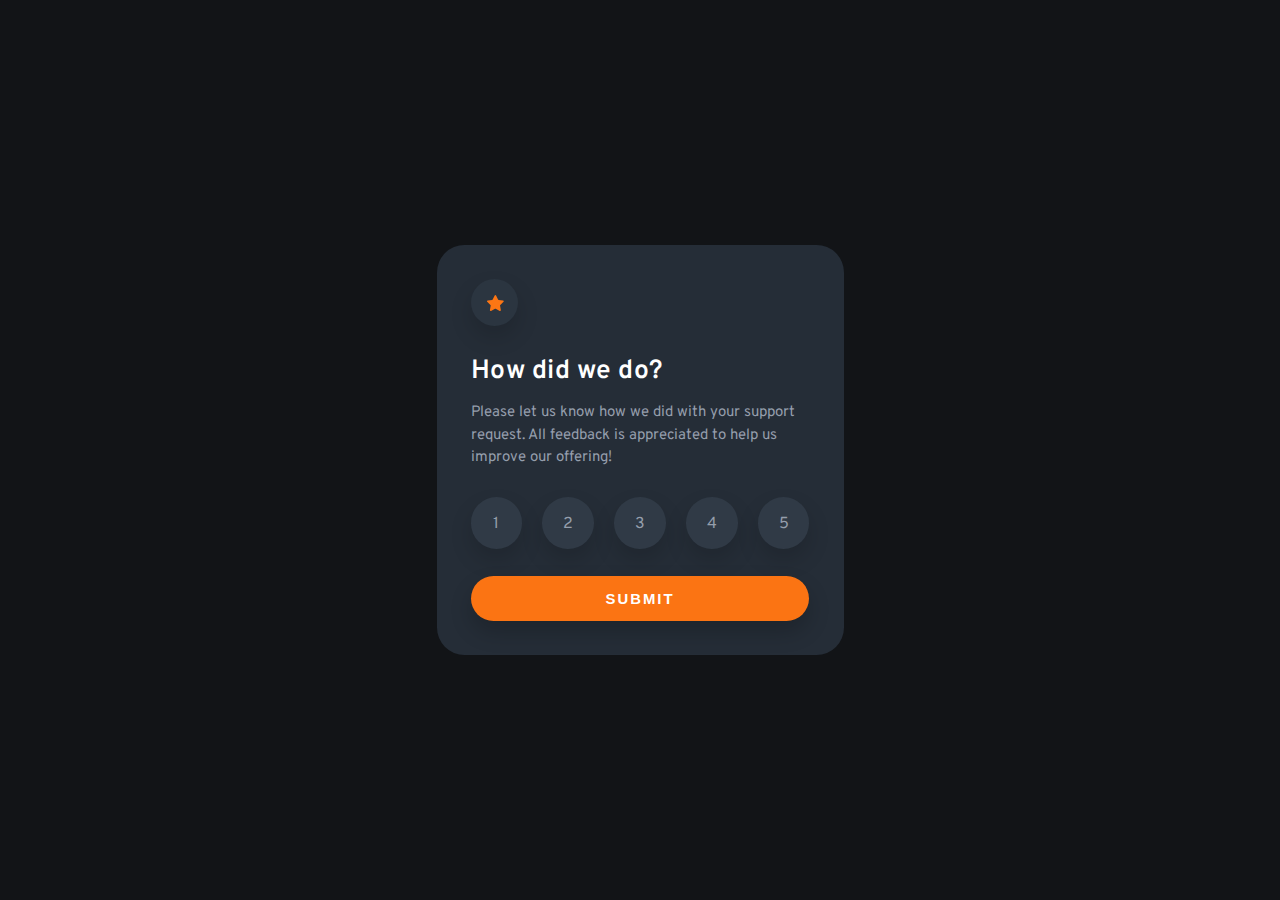
==== 01-interactive-rating/01-interactive-rating.html @ fd2fb318 "Initial commit" ====
<!DOCTYPE html>
<html lang="en">
  <head>
    <meta charset="UTF-8" />
    <meta name="viewport" content="width=device-width, initial-scale=1.0" />

    <link
      rel="icon"
      type="image/png"
      sizes="32x32"
      href="img/favicon-32x32.png"
    />

    <link rel="preconnect" href="https://fonts.googleapis.com" />
    <link rel="preconnect" href="https://fonts.gstatic.com" crossorigin />
    <link
      href="https://fonts.googleapis.com/css2?family=Overpass:wght@400;600&display=swap"
      rel="stylesheet"
    />

    <link rel="stylesheet" href="01-interactive-rating.css" />
    <script defer src="01-interactive-rating.js"></script>

    <title>Interactive Rating Component</title>
  </head>
  <body>
    <div class="rating-component">
      <!-- Rating state -->
      <div class="rating-state">
        <div class="rating-icon">
          <img class="rating-icon-inner" src="img/icon-star.svg" alt="" />
        </div>
        <h2 class="rating-heading">How did we do?</h2>
        <p class="rating-description">
          Please let us know how we did with your support request. All feedback
          is appreciated to help us improve our offering!
        </p>
        <div class="rating-numbers">
          <div class="rating-number not-selected-number" data-number="1">1</div>
          <div class="rating-number not-selected-number" data-number="2">2</div>
          <div class="rating-number not-selected-number" data-number="3">3</div>
          <div class="rating-number not-selected-number" data-number="4">4</div>
          <div class="rating-number not-selected-number" data-number="5">5</div>
        </div>
        <p class="rating-error hidden">Please choose your rating</p>
        <button class="rating-btn-submit">Submit</button>
      </div>

      <!-- Thank you state -->
      <div class="thank-you-state centered hidden">
        <img class="rating-img" src="img/illustration-thank-you.svg" alt="" />
        <p class="rating-text-selected">
          You selected <span class="selected-rating">0</span> out of 5
        </p>
        <h2 class="rating-heading">Thank you!</h2>
        <p class="rating-description">
          We appreciate you taking the time to give a rating. If you ever need
          more support, don’t hesitate to get in touch!
        </p>
      </div>
    </div>
  </body>
</html>
---- 01-interactive-rating/01-interactive-rating.css ----
* {
  padding: 0;
  margin: 0;
  box-sizing: border-box;
}

html {
  font-size: 62.5%;
}

.hidden {
  display: none;
}

.centered {
  text-align: center;
}

body {
  font-family: 'Overpass', sans-serif;
  font-size: 1.45rem;
  font-weight: 400;
  line-height: 1;
  color: hsl(217, 12%, 63%);
  background-color: hsl(216, 12%, 8%);
  min-height: 100vh;
  padding: 0 2rem;

  display: flex;
  align-items: center;
  justify-content: center;
}

.rating-component {
  max-width: 33rem;
  min-height: 36rem;
  background-color: hsl(213, 19%, 18%);
  padding: 2rem;
  border-radius: 1.5rem;
  position: relative;

  display: flex;
  align-items: center;
  justify-content: center;
}

.rating-icon {
  background-color: hsl(213, 19%, 21%);
  width: 4.3rem;
  height: 4.3rem;
  border-radius: 50%;
  padding-left: 0.2rem;
  margin-bottom: 2.5rem;
  box-shadow: 0 0.5rem 1rem rgba(0, 0, 0, 0.15);

  display: flex;
  align-items: center;
  justify-content: center;
}

.rating-icon-inner {
  width: 1.4rem;
  height: 1.4rem;
}

.rating-heading {
  font-size: 2.3rem;
  font-weight: 600;
  letter-spacing: 0.5px;
  color: hsl(0, 0%, 100%);
  margin-bottom: 1.5rem;
}

.rating-description {
  line-height: 1.5;
}

.rating-numbers {
  margin: 2.5rem 0;

  display: flex;
  justify-content: space-between;
}

.rating-number {
  width: 4.3rem;
  height: 4.3rem;
  border-radius: 50%;
  padding-top: 0.5rem;
  transition: all 0.3s;
  box-shadow: 0 0.5rem 1rem rgba(0, 0, 0, 0.15);

  display: flex;
  align-items: center;
  justify-content: center;
}

.not-selected-number {
  background-color: hsl(213, 19%, 23%);
}

.selected-number {
  color: hsl(0, 0%, 100%);
  background-color: hsl(216, 12%, 54%);
}

.rating-number:hover {
  color: hsl(0, 0%, 100%);
  background-color: hsl(25, 97%, 53%);
  cursor: pointer;
}

.rating-error {
  font-size: 1.25rem;
  color: hsla(30, 97%, 53%, 0.7);
  white-space: nowrap;

  position: absolute;
  bottom: 0.4rem;
  left: 50%;
  transform: translate(-50%, 0);
}

.rating-btn-submit {
  font-size: 1.3rem;
  text-transform: uppercase;
  font-weight: 600;
  letter-spacing: 2.5px;
  color: hsl(0, 0%, 100%);
  background-color: hsl(25, 97%, 53%);
  box-shadow: 0 1rem 1rem rgba(0, 0, 0, 0.15);
  width: 100%;
  border: none;
  padding: 1.5rem;
  border-radius: 100rem;
  transition: all 0.3s;
}

.rating-btn-submit:hover {
  color: hsl(30, 86%, 53%);
  background-color: hsl(0, 0%, 100%);
  cursor: pointer;
}

.rating-img {
  width: 50%;
  margin-bottom: 2rem;
}

.rating-text-selected {
  color: hsl(30, 90%, 53%);
  background-color: hsl(213, 19%, 23%);
  padding: 1.1rem 1.5rem 0.6rem;
  margin-bottom: 3rem;
  display: inline-block;
  border-radius: 100rem;
}

/* ******************************** */
/* MEDIA QUERIES */
/* ******************************** */

/* ABOVE 592px */
@media (min-width: 37em) {
  html {
    font-size: 68.75%;
  }

  body {
    font-size: 1.36rem;
  }

  .rating-component {
    max-width: 35rem;
    padding: 2.5rem;
    border-radius: 2rem;
  }

  .rating-icon-inner {
    width: 1.5rem;
    height: 1.5rem;
  }

  .rating-heading {
    font-size: 2.35rem;
  }

  .rating-description {
    font-size: 1.36rem;
  }

  .rating-number {
    font-size: 1.4rem;
    width: 4.5rem;
    height: 4.5rem;
    padding-top: 0.4rem;
    box-shadow: 0 1rem 2rem rgba(0, 0, 0, 0.15);
  }

  .rating-btn-submit {
    letter-spacing: 2px;
    padding: 1.3rem;
    box-shadow: 0 1rem 2rem rgba(0, 0, 0, 0.2);
  }

  .rating-error {
    bottom: 0.7rem;
  }

  .rating-img {
    width: 45%;
  }

  .rating-text-selected {
    letter-spacing: 0.5px;
    padding: 0.92rem 1.7rem 0.5rem;
    margin-bottom: 3.5rem;
  }
}

/* ABOVE 912px */
@media (min-width: 57em) {
  .rating-component {
    max-width: 37rem;
    padding: 3.1rem;
    border-radius: 2.5rem;
  }

  .rating-icon {
    margin-bottom: 3rem;
    box-shadow: 0 1rem 2rem rgba(0, 0, 0, 0.15);
  }

  .rating-heading {
    font-size: 2.4rem;
  }

  .rating-number {
    font-size: 1.45rem;
    width: 4.7rem;
    height: 4.7rem;
  }

  .rating-btn-submit {
    font-size: 1.35rem;
  }

  .rating-error {
    bottom: 0.8rem;
  }
}
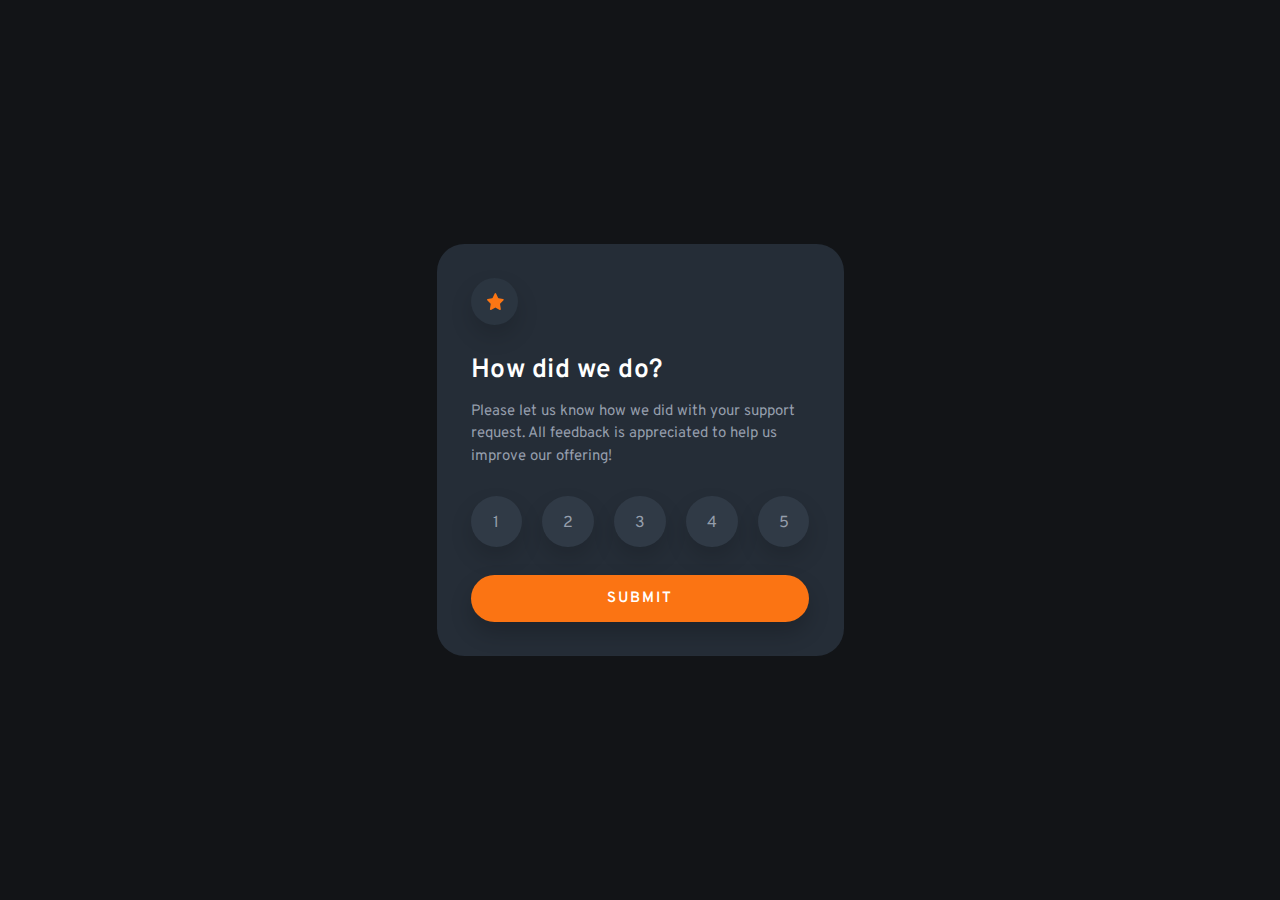
==== commit b59a59d1: "Interactive Rating - Changed class names" ====
--- a/01-interactive-rating/01-interactive-rating.html
+++ b/01-interactive-rating/01-interactive-rating.html
@@ -24,36 +24,36 @@
     <title>Interactive Rating Component</title>
   </head>
   <body>
-    <div class="rating-component">
+    <div class="container">
       <!-- Rating state -->
       <div class="rating-state">
-        <div class="rating-icon">
-          <img class="rating-icon-inner" src="img/icon-star.svg" alt="" />
+        <div class="icon">
+          <img class="icon-inner" src="img/icon-star.svg" alt="icon star" />
         </div>
-        <h2 class="rating-heading">How did we do?</h2>
-        <p class="rating-description">
+        <h2 class="heading">How did we do?</h2>
+        <p class="description">
           Please let us know how we did with your support request. All feedback
           is appreciated to help us improve our offering!
         </p>
-        <div class="rating-numbers">
-          <div class="rating-number not-selected-number" data-number="1">1</div>
-          <div class="rating-number not-selected-number" data-number="2">2</div>
-          <div class="rating-number not-selected-number" data-number="3">3</div>
-          <div class="rating-number not-selected-number" data-number="4">4</div>
-          <div class="rating-number not-selected-number" data-number="5">5</div>
+        <div class="numbers-container">
+          <div class="number not-selected-number" data-number="1">1</div>
+          <div class="number not-selected-number" data-number="2">2</div>
+          <div class="number not-selected-number" data-number="3">3</div>
+          <div class="number not-selected-number" data-number="4">4</div>
+          <div class="number not-selected-number" data-number="5">5</div>
         </div>
-        <p class="rating-error hidden">Please choose your rating</p>
-        <button class="rating-btn-submit">Submit</button>
+        <p class="error hidden">Please choose your rating</p>
+        <button class="btn-submit">Submit</button>
       </div>
 
       <!-- Thank you state -->
-      <div class="thank-you-state centered hidden">
-        <img class="rating-img" src="img/illustration-thank-you.svg" alt="" />
-        <p class="rating-text-selected">
+      <div class="thank-you-state centered state--hidden">
+        <img class="img" src="img/illustration-thank-you.svg" alt="" />
+        <p class="text-selected">
           You selected <span class="selected-rating">0</span> out of 5
         </p>
-        <h2 class="rating-heading">Thank you!</h2>
-        <p class="rating-description">
+        <h2 class="heading">Thank you!</h2>
+        <p class="description">
           We appreciate you taking the time to give a rating. If you ever need
           more support, don’t hesitate to get in touch!
         </p>
--- a/01-interactive-rating/01-interactive-rating.css
+++ b/01-interactive-rating/01-interactive-rating.css
@@ -6,14 +6,6 @@
 
 html {
   font-size: 62.5%;
-}
-
-.hidden {
-  display: none;
-}
-
-.centered {
-  text-align: center;
 }
 
 body {
@@ -31,7 +23,7 @@
   justify-content: center;
 }
 
-.rating-component {
+.container {
   max-width: 33rem;
   min-height: 36rem;
   background-color: hsl(213, 19%, 18%);
@@ -44,12 +36,12 @@
   justify-content: center;
 }
 
-.rating-icon {
+.icon {
   background-color: hsl(213, 19%, 21%);
   width: 4.3rem;
   height: 4.3rem;
   border-radius: 50%;
-  padding-left: 0.2rem;
+  padding-left: 0.1rem;
   margin-bottom: 2.5rem;
   box-shadow: 0 0.5rem 1rem rgba(0, 0, 0, 0.15);
 
@@ -58,12 +50,12 @@
   justify-content: center;
 }
 
-.rating-icon-inner {
+.icon-inner {
   width: 1.4rem;
   height: 1.4rem;
 }
 
-.rating-heading {
+.heading {
   font-size: 2.3rem;
   font-weight: 600;
   letter-spacing: 0.5px;
@@ -71,23 +63,23 @@
   margin-bottom: 1.5rem;
 }
 
-.rating-description {
+.description {
   line-height: 1.5;
 }
 
-.rating-numbers {
+.numbers-container {
   margin: 2.5rem 0;
 
   display: flex;
   justify-content: space-between;
 }
 
-.rating-number {
+.number {
   width: 4.3rem;
   height: 4.3rem;
   border-radius: 50%;
   padding-top: 0.5rem;
-  transition: all 0.3s;
+  transition: all 0.3s ease-out;
   box-shadow: 0 0.5rem 1rem rgba(0, 0, 0, 0.15);
 
   display: flex;
@@ -104,16 +96,22 @@
   background-color: hsl(216, 12%, 54%);
 }
 
-.rating-number:hover {
+.number:hover {
   color: hsl(0, 0%, 100%);
   background-color: hsl(25, 97%, 53%);
   cursor: pointer;
 }
 
-.rating-error {
+.error {
   font-size: 1.25rem;
   color: hsla(30, 97%, 53%, 0.7);
   white-space: nowrap;
+
+  opacity: 1;
+  pointer-events: auto;
+  visibility: visible;
+  transition-property: opacity, pointer-events, visibility;
+  transition-duration: 0.3s;
 
   position: absolute;
   bottom: 0.4rem;
@@ -121,7 +119,14 @@
   transform: translate(-50%, 0);
 }
 
-.rating-btn-submit {
+.error.hidden {
+  opacity: 0;
+  pointer-events: none;
+  visibility: hidden;
+}
+
+.btn-submit {
+  font-family: inherit;
   font-size: 1.3rem;
   text-transform: uppercase;
   font-weight: 600;
@@ -136,18 +141,26 @@
   transition: all 0.3s;
 }
 
-.rating-btn-submit:hover {
+.btn-submit:hover {
   color: hsl(30, 86%, 53%);
   background-color: hsl(0, 0%, 100%);
   cursor: pointer;
 }
 
-.rating-img {
+.state--hidden {
+  display: none;
+}
+
+.centered {
+  text-align: center;
+}
+
+.img {
   width: 50%;
   margin-bottom: 2rem;
 }
 
-.rating-text-selected {
+.text-selected {
   color: hsl(30, 90%, 53%);
   background-color: hsl(213, 19%, 23%);
   padding: 1.1rem 1.5rem 0.6rem;
@@ -170,26 +183,30 @@
     font-size: 1.36rem;
   }
 
-  .rating-component {
+  .container {
     max-width: 35rem;
     padding: 2.5rem;
     border-radius: 2rem;
   }
 
-  .rating-icon-inner {
+  .icon {
+    padding-left: 0.2rem;
+  }
+
+  .icon-inner {
     width: 1.5rem;
     height: 1.5rem;
   }
 
-  .rating-heading {
+  .heading {
     font-size: 2.35rem;
   }
 
-  .rating-description {
+  .description {
     font-size: 1.36rem;
   }
 
-  .rating-number {
+  .number {
     font-size: 1.4rem;
     width: 4.5rem;
     height: 4.5rem;
@@ -197,21 +214,21 @@
     box-shadow: 0 1rem 2rem rgba(0, 0, 0, 0.15);
   }
 
-  .rating-btn-submit {
+  .btn-submit {
     letter-spacing: 2px;
     padding: 1.3rem;
     box-shadow: 0 1rem 2rem rgba(0, 0, 0, 0.2);
   }
 
-  .rating-error {
+  .error {
     bottom: 0.7rem;
   }
 
-  .rating-img {
+  .img {
     width: 45%;
   }
 
-  .rating-text-selected {
+  .text-selected {
     letter-spacing: 0.5px;
     padding: 0.92rem 1.7rem 0.5rem;
     margin-bottom: 3.5rem;
@@ -220,32 +237,32 @@
 
 /* ABOVE 912px */
 @media (min-width: 57em) {
-  .rating-component {
+  .container {
     max-width: 37rem;
     padding: 3.1rem;
     border-radius: 2.5rem;
   }
 
-  .rating-icon {
+  .icon {
     margin-bottom: 3rem;
     box-shadow: 0 1rem 2rem rgba(0, 0, 0, 0.15);
   }
 
-  .rating-heading {
+  .heading {
     font-size: 2.4rem;
   }
 
-  .rating-number {
+  .number {
     font-size: 1.45rem;
     width: 4.7rem;
     height: 4.7rem;
   }
 
-  .rating-btn-submit {
+  .btn-submit {
     font-size: 1.35rem;
   }
 
-  .rating-error {
+  .error {
     bottom: 0.8rem;
   }
 }
